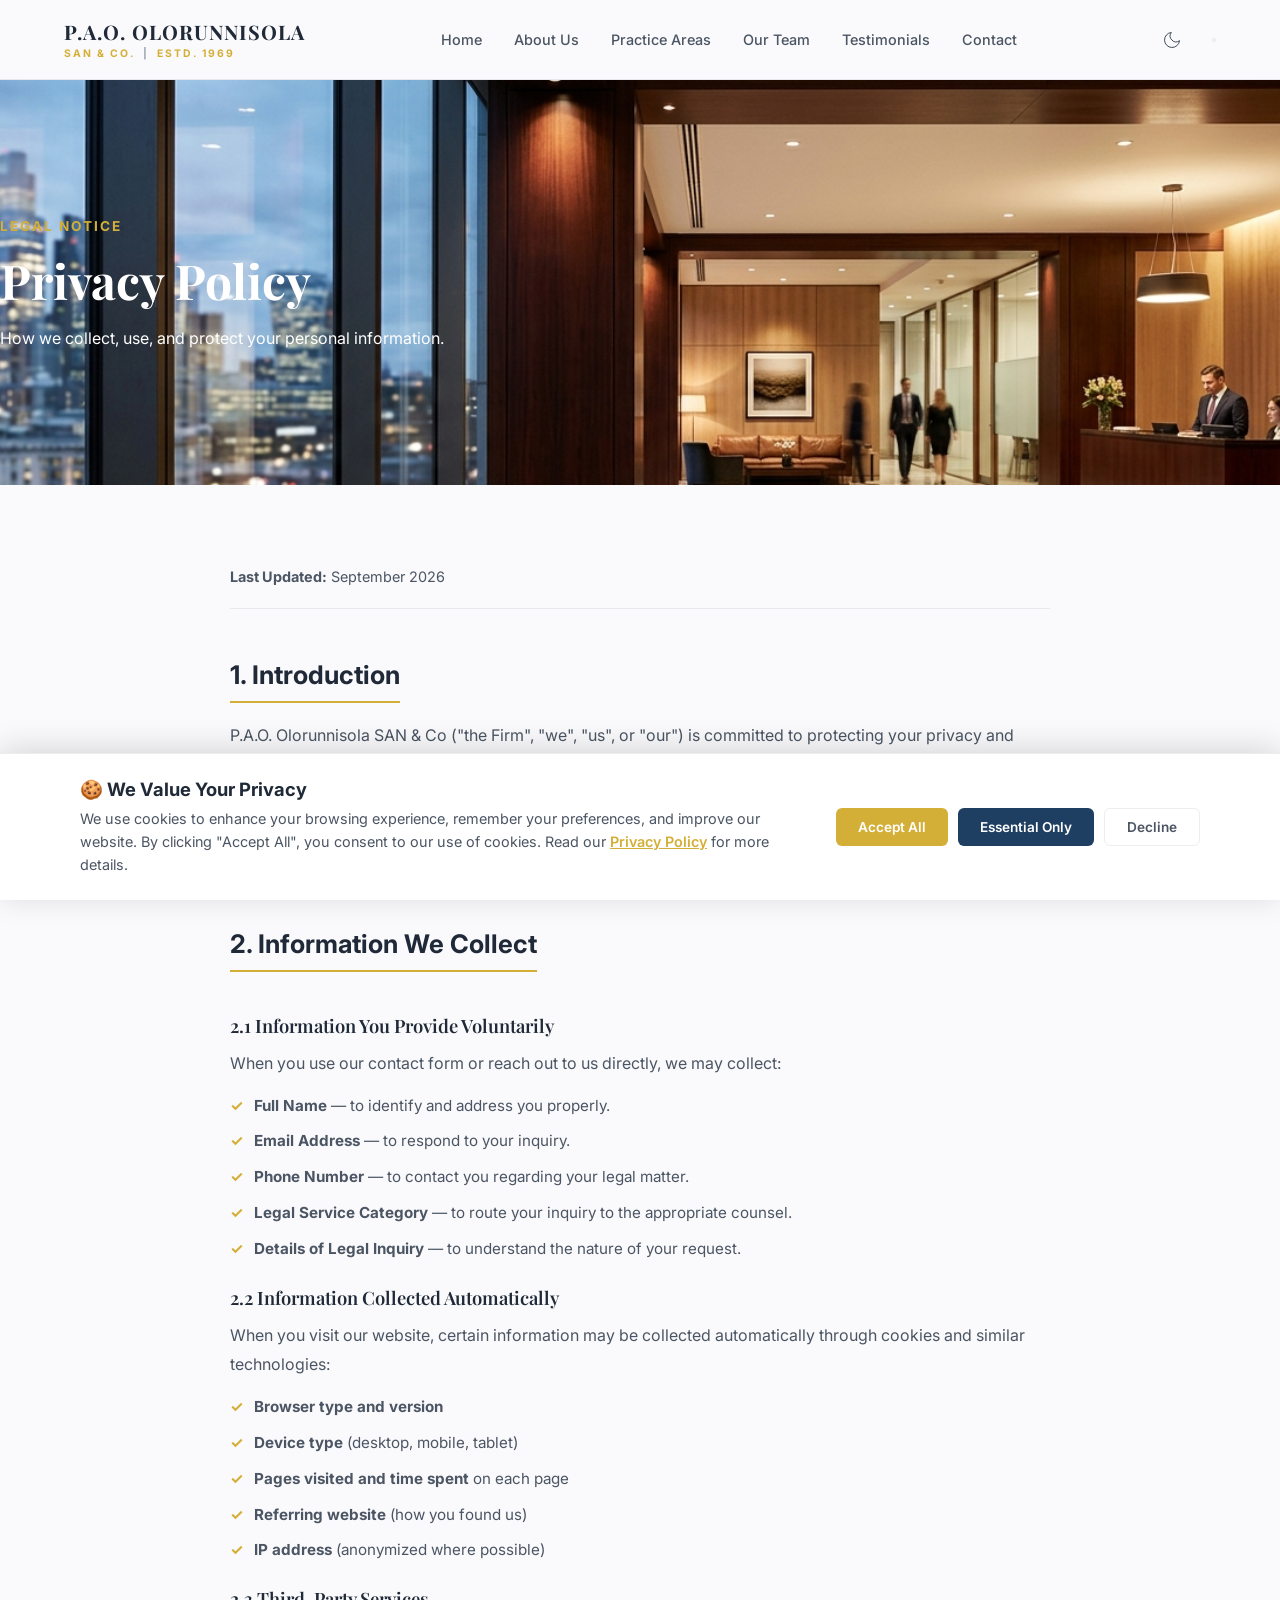
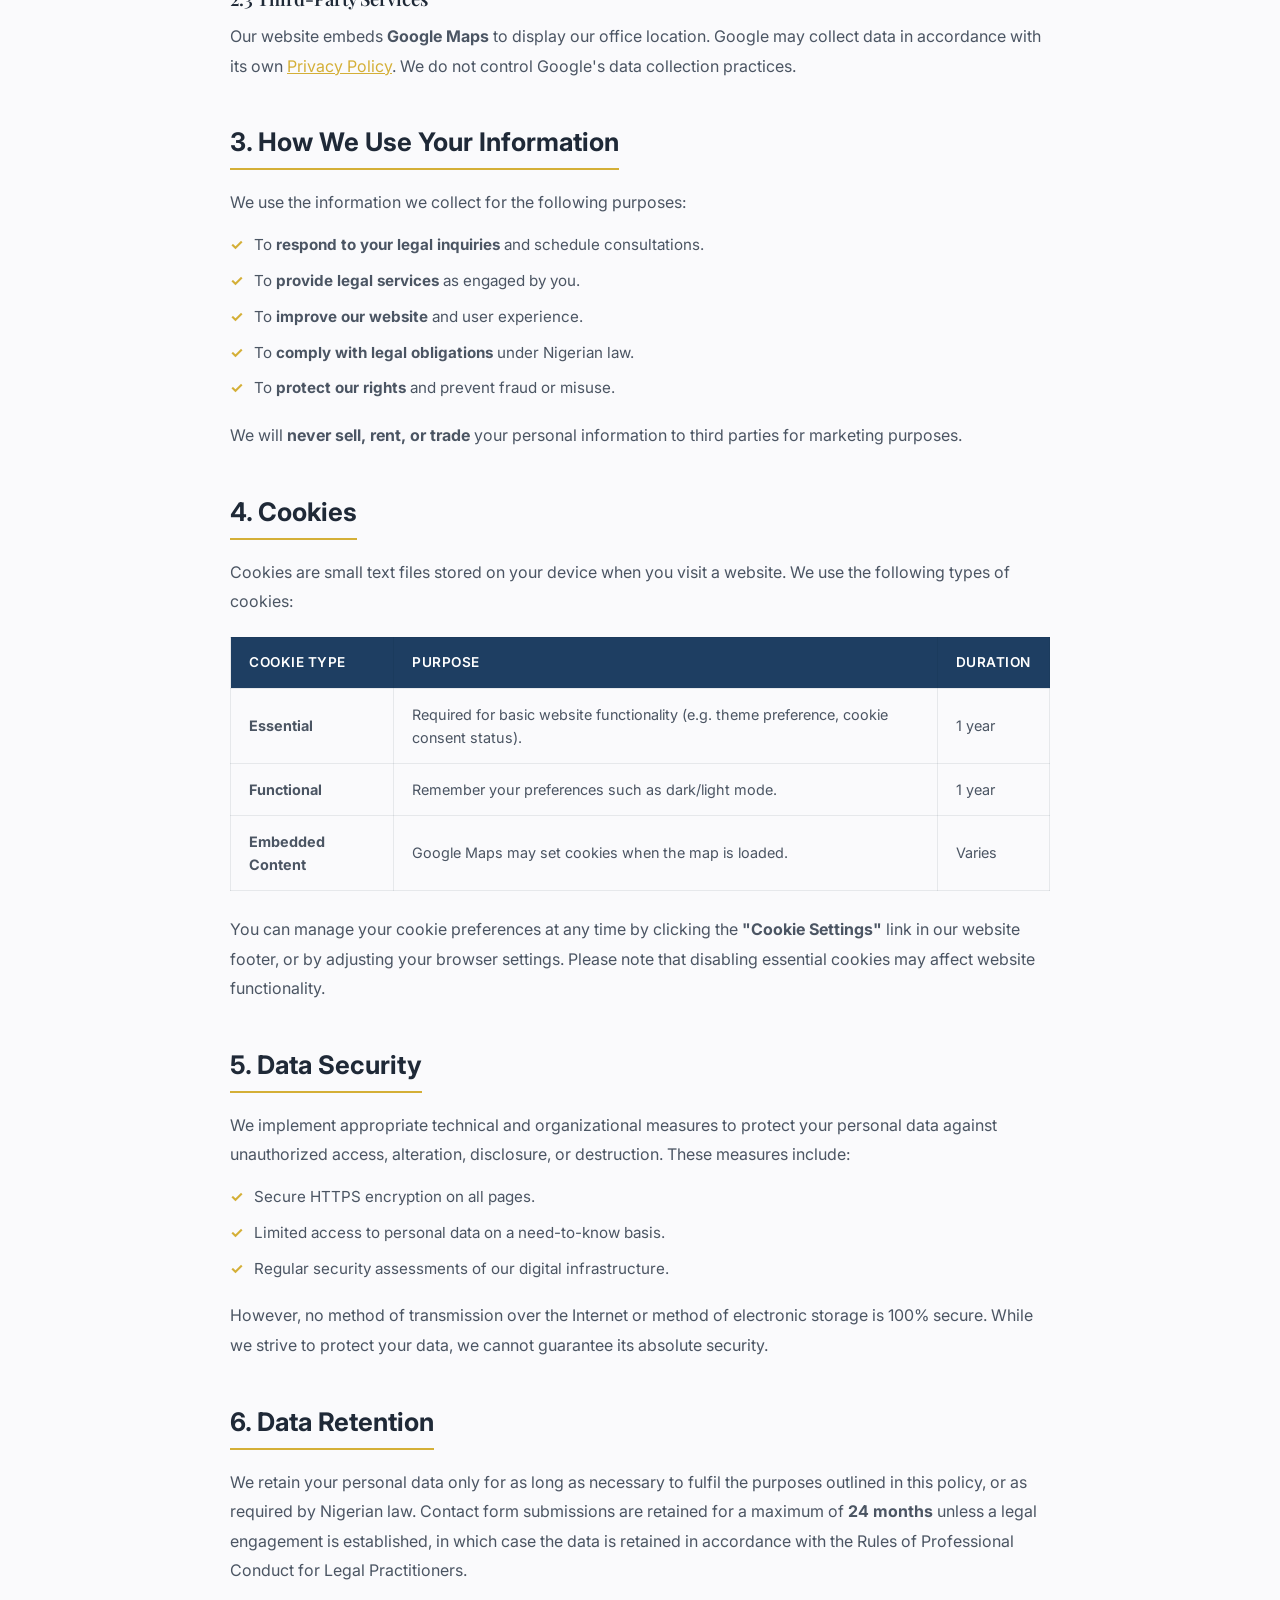
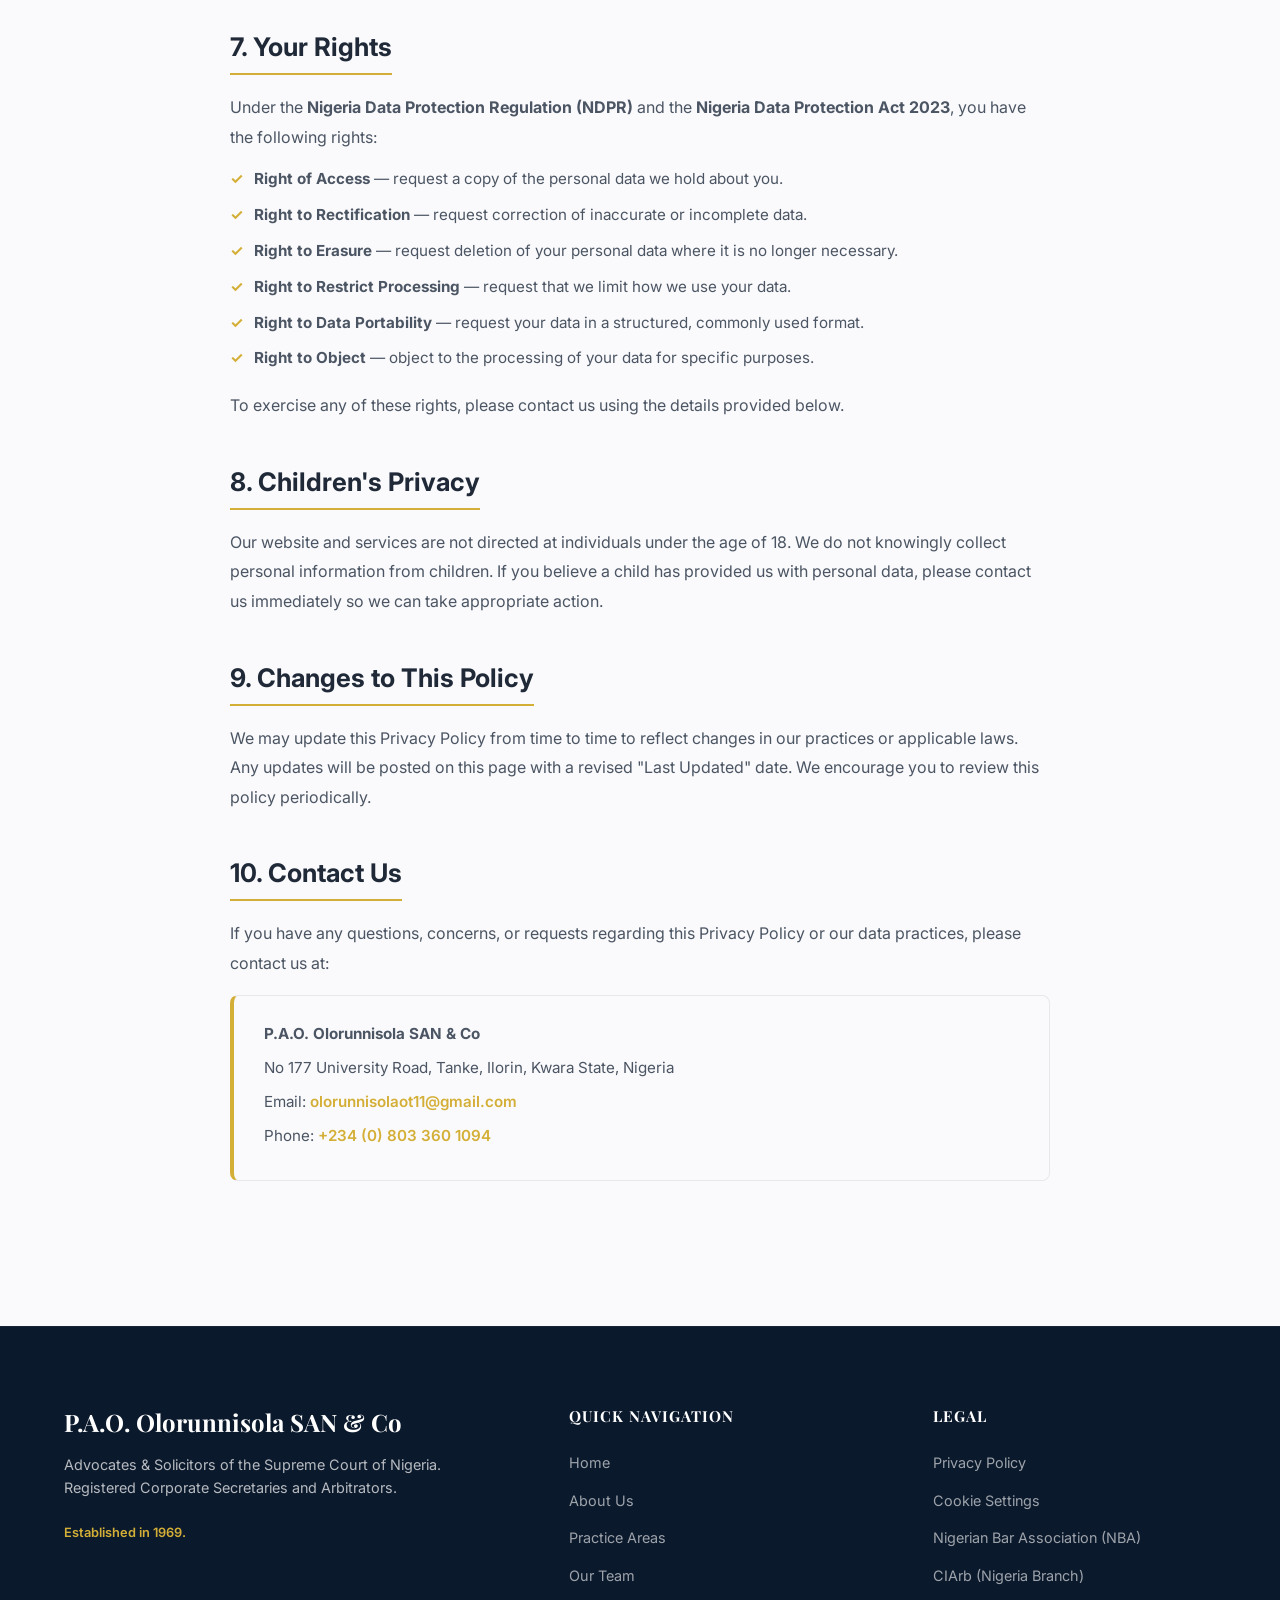
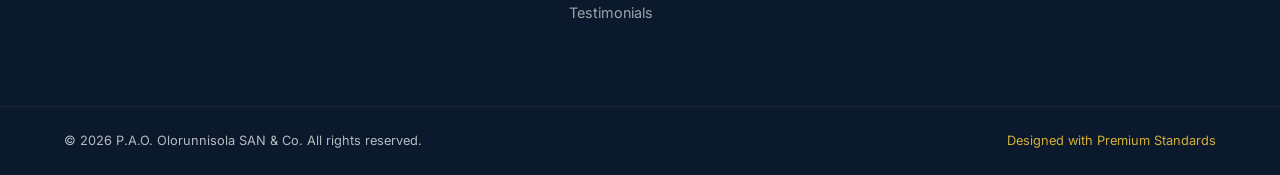
==== privacy.html @ eed4d16f "Add cookie consent banner, privacy policy page, and data collection compliance" ====
<!DOCTYPE html>
<html lang="en">
<head>
    <meta charset="UTF-8">
    <meta name="viewport" content="width=device-width, initial-scale=1.0">
    <title>Privacy Policy | P.A.O. Olorunnisola SAN & Co</title>
    <meta name="description" content="Privacy Policy for P.A.O. Olorunnisola SAN & Co — how we collect, use, and protect your personal information.">
    <!-- Google Fonts -->
    <link rel="preconnect" href="https://fonts.googleapis.com">
    <link rel="preconnect" href="https://fonts.gstatic.com" crossorigin>
    <link href="https://fonts.googleapis.com/css2?family=Inter:wght@300;400;500;600;700&family=Playfair+Display:ital,wght@0,400;0,500;0,600;0,700;1,400&display=swap" rel="stylesheet">
    <!-- Main Stylesheet -->
    <link rel="stylesheet" href="styles.css">
</head>
<body class="light-mode">
    
    <!-- Navigation Header -->
    <header class="site-header">
        <div class="header-container">
            <a href="index.html" class="logo-area" aria-label="P.A.O. Olorunnisola SAN & Co Home">
                <span class="logo-main">P.A.O. OLORUNNISOLA</span>
                <span class="logo-sub">SAN & CO. <span class="divider">|</span> ESTD. 1969</span>
            </a>
            
            <nav class="nav-menu" id="navMenu">
                <a href="index.html#home" class="nav-link">Home</a>
                <a href="index.html#about" class="nav-link">About Us</a>
                <a href="index.html#practice" class="nav-link">Practice Areas</a>
                <a href="team.html" class="nav-link">Our Team</a>
                <a href="index.html#testimonials" class="nav-link">Testimonials</a>
                <a href="index.html#contact" class="nav-link cta-link">Contact</a>
            </nav>

            <div class="header-actions">
                <button class="theme-toggle" id="themeToggle" aria-label="Toggle dark mode">
                    <svg class="sun-icon" fill="none" stroke="currentColor" viewBox="0 0 24 24"><circle cx="12" cy="12" r="5"></circle><path d="M12 1v2M12 21v2M4.22 4.22l1.42 1.42M18.36 18.36l1.42 1.42M1 12h2M21 12h2M4.22 19.78l1.42-1.42M18.36 5.64l1.42-1.42"></path></svg>
                    <svg class="moon-icon" fill="none" stroke="currentColor" viewBox="0 0 24 24"><path d="M21 12.79A9 9 0 1111.21 3 7 7 0 0021 12.79z"></path></svg>
                </button>
                <button class="mobile-menu-btn" id="mobileMenuBtn" aria-label="Open menu">
                    <span></span><span></span><span></span>
                </button>
            </div>
        </div>
    </header>

    <!-- Subpage Hero -->
    <section class="subpage-hero">
        <div class="subpage-hero-content">
            <span class="section-subtitle">LEGAL NOTICE</span>
            <h1>Privacy Policy</h1>
            <p>How we collect, use, and protect your personal information.</p>
        </div>
    </section>

    <!-- Privacy Policy Content -->
    <section class="privacy-content">
        <div class="section-container">
            <div class="policy-document">

                <p class="policy-updated"><strong>Last Updated:</strong> September 2026</p>

                <div class="policy-section">
                    <h2>1. Introduction</h2>
                    <p>P.A.O. Olorunnisola SAN & Co ("the Firm", "we", "us", or "our") is committed to protecting your privacy and personal data. This Privacy Policy explains how we collect, use, store, and protect information obtained through our website <strong>pao-olorunnisola.com</strong> and through our legal services.</p>
                    <p>By accessing or using our website, you consent to the practices described in this policy. If you do not agree with any part of this policy, please discontinue use of our website immediately.</p>
                </div>

                <div class="policy-section">
                    <h2>2. Information We Collect</h2>
                    
                    <h3>2.1 Information You Provide Voluntarily</h3>
                    <p>When you use our contact form or reach out to us directly, we may collect:</p>
                    <ul>
                        <li><strong>Full Name</strong> — to identify and address you properly.</li>
                        <li><strong>Email Address</strong> — to respond to your inquiry.</li>
                        <li><strong>Phone Number</strong> — to contact you regarding your legal matter.</li>
                        <li><strong>Legal Service Category</strong> — to route your inquiry to the appropriate counsel.</li>
                        <li><strong>Details of Legal Inquiry</strong> — to understand the nature of your request.</li>
                    </ul>

                    <h3>2.2 Information Collected Automatically</h3>
                    <p>When you visit our website, certain information may be collected automatically through cookies and similar technologies:</p>
                    <ul>
                        <li><strong>Browser type and version</strong></li>
                        <li><strong>Device type</strong> (desktop, mobile, tablet)</li>
                        <li><strong>Pages visited and time spent</strong> on each page</li>
                        <li><strong>Referring website</strong> (how you found us)</li>
                        <li><strong>IP address</strong> (anonymized where possible)</li>
                    </ul>

                    <h3>2.3 Third-Party Services</h3>
                    <p>Our website embeds <strong>Google Maps</strong> to display our office location. Google may collect data in accordance with its own <a href="https://policies.google.com/privacy" target="_blank" rel="noopener">Privacy Policy</a>. We do not control Google's data collection practices.</p>
                </div>

                <div class="policy-section">
                    <h2>3. How We Use Your Information</h2>
                    <p>We use the information we collect for the following purposes:</p>
                    <ul>
                        <li>To <strong>respond to your legal inquiries</strong> and schedule consultations.</li>
                        <li>To <strong>provide legal services</strong> as engaged by you.</li>
                        <li>To <strong>improve our website</strong> and user experience.</li>
                        <li>To <strong>comply with legal obligations</strong> under Nigerian law.</li>
                        <li>To <strong>protect our rights</strong> and prevent fraud or misuse.</li>
                    </ul>
                    <p>We will <strong>never sell, rent, or trade</strong> your personal information to third parties for marketing purposes.</p>
                </div>

                <div class="policy-section">
                    <h2>4. Cookies</h2>
                    <p>Cookies are small text files stored on your device when you visit a website. We use the following types of cookies:</p>
                    
                    <div class="cookie-table-wrapper">
                        <table class="cookie-table">
                            <thead>
                                <tr>
                                    <th>Cookie Type</th>
                                    <th>Purpose</th>
                                    <th>Duration</th>
                                </tr>
                            </thead>
                            <tbody>
                                <tr>
                                    <td><strong>Essential</strong></td>
                                    <td>Required for basic website functionality (e.g. theme preference, cookie consent status).</td>
                                    <td>1 year</td>
                                </tr>
                                <tr>
                                    <td><strong>Functional</strong></td>
                                    <td>Remember your preferences such as dark/light mode.</td>
                                    <td>1 year</td>
                                </tr>
                                <tr>
                                    <td><strong>Embedded Content</strong></td>
                                    <td>Google Maps may set cookies when the map is loaded.</td>
                                    <td>Varies</td>
                                </tr>
                            </tbody>
                        </table>
                    </div>

                    <p>You can manage your cookie preferences at any time by clicking the <strong>"Cookie Settings"</strong> link in our website footer, or by adjusting your browser settings. Please note that disabling essential cookies may affect website functionality.</p>
                </div>

                <div class="policy-section">
                    <h2>5. Data Security</h2>
                    <p>We implement appropriate technical and organizational measures to protect your personal data against unauthorized access, alteration, disclosure, or destruction. These measures include:</p>
                    <ul>
                        <li>Secure HTTPS encryption on all pages.</li>
                        <li>Limited access to personal data on a need-to-know basis.</li>
                        <li>Regular security assessments of our digital infrastructure.</li>
                    </ul>
                    <p>However, no method of transmission over the Internet or method of electronic storage is 100% secure. While we strive to protect your data, we cannot guarantee its absolute security.</p>
                </div>

                <div class="policy-section">
                    <h2>6. Data Retention</h2>
                    <p>We retain your personal data only for as long as necessary to fulfil the purposes outlined in this policy, or as required by Nigerian law. Contact form submissions are retained for a maximum of <strong>24 months</strong> unless a legal engagement is established, in which case the data is retained in accordance with the Rules of Professional Conduct for Legal Practitioners.</p>
                </div>

                <div class="policy-section">
                    <h2>7. Your Rights</h2>
                    <p>Under the <strong>Nigeria Data Protection Regulation (NDPR)</strong> and the <strong>Nigeria Data Protection Act 2023</strong>, you have the following rights:</p>
                    <ul>
                        <li><strong>Right of Access</strong> — request a copy of the personal data we hold about you.</li>
                        <li><strong>Right to Rectification</strong> — request correction of inaccurate or incomplete data.</li>
                        <li><strong>Right to Erasure</strong> — request deletion of your personal data where it is no longer necessary.</li>
                        <li><strong>Right to Restrict Processing</strong> — request that we limit how we use your data.</li>
                        <li><strong>Right to Data Portability</strong> — request your data in a structured, commonly used format.</li>
                        <li><strong>Right to Object</strong> — object to the processing of your data for specific purposes.</li>
                    </ul>
                    <p>To exercise any of these rights, please contact us using the details provided below.</p>
                </div>

                <div class="policy-section">
                    <h2>8. Children's Privacy</h2>
                    <p>Our website and services are not directed at individuals under the age of 18. We do not knowingly collect personal information from children. If you believe a child has provided us with personal data, please contact us immediately so we can take appropriate action.</p>
                </div>

                <div class="policy-section">
                    <h2>9. Changes to This Policy</h2>
                    <p>We may update this Privacy Policy from time to time to reflect changes in our practices or applicable laws. Any updates will be posted on this page with a revised "Last Updated" date. We encourage you to review this policy periodically.</p>
                </div>

                <div class="policy-section">
                    <h2>10. Contact Us</h2>
                    <p>If you have any questions, concerns, or requests regarding this Privacy Policy or our data practices, please contact us at:</p>
                    <div class="policy-contact-block">
                        <p><strong>P.A.O. Olorunnisola SAN & Co</strong></p>
                        <p>No 177 University Road, Tanke, Ilorin, Kwara State, Nigeria</p>
                        <p>Email: <a href="mailto:olorunnisolaot11@gmail.com">olorunnisolaot11@gmail.com</a></p>
                        <p>Phone: <a href="tel:+2348033601094">+234 (0) 803 360 1094</a></p>
                    </div>
                </div>

            </div>
        </div>
    </section>

    <!-- Footer -->
    <footer class="site-footer">
        <div class="footer-top">
            <div class="section-container footer-grid">
                <div class="footer-brand">
                    <h3>P.A.O. Olorunnisola SAN & Co</h3>
                    <p class="brand-tagline">Advocates & Solicitors of the Supreme Court of Nigeria. Registered Corporate Secretaries and Arbitrators.</p>
                    <p class="brand-est">Established in 1969.</p>
                </div>
                <div class="footer-links">
                    <h4>Quick Navigation</h4>
                    <ul>
                        <li><a href="index.html#home">Home</a></li>
                        <li><a href="index.html#about">About Us</a></li>
                        <li><a href="index.html#practice">Practice Areas</a></li>
                        <li><a href="team.html">Our Team</a></li>
                        <li><a href="index.html#testimonials">Testimonials</a></li>
                    </ul>
                </div>
                <div class="footer-links">
                    <h4>Legal</h4>
                    <ul>
                        <li><a href="privacy.html">Privacy Policy</a></li>
                        <li><a href="#" id="footerCookieSettings">Cookie Settings</a></li>
                        <li><a href="https://www.nigerianbar.org.ng" target="_blank" rel="noopener">Nigerian Bar Association (NBA)</a></li>
                        <li><a href="https://ciarbnigeria.org" target="_blank" rel="noopener">CIArb (Nigeria Branch)</a></li>
                    </ul>
                </div>
            </div>
        </div>
        <div class="footer-bottom">
            <div class="section-container bottom-flex">
                <p>&copy; 2026 P.A.O. Olorunnisola SAN & Co. All rights reserved.</p>
                <p class="designer-credit">Designed with Premium Standards</p>
            </div>
        </div>
    </footer>

    <!-- Cookie Consent Banner -->
    <div class="cookie-banner" id="cookieBanner">
        <div class="cookie-banner-inner">
            <div class="cookie-text">
                <h4>🍪 We Value Your Privacy</h4>
                <p>We use cookies to enhance your browsing experience, remember your preferences, and improve our website. By clicking "Accept All", you consent to our use of cookies. Read our <a href="privacy.html">Privacy Policy</a> for more details.</p>
            </div>
            <div class="cookie-actions">
                <button class="btn cookie-btn cookie-btn-accept" id="cookieAccept">Accept All</button>
                <button class="btn cookie-btn cookie-btn-essential" id="cookieEssential">Essential Only</button>
                <button class="btn cookie-btn cookie-btn-decline" id="cookieDecline">Decline</button>
            </div>
        </div>
    </div>

    <!-- Scripts -->
    <script src="app.js"></script>
</body>
</html>
---- styles.css ----
/* ==========================================
   DESIGN TOKENS & SYSTEM VARIABLES
   ========================================== */
:root {
    /* Color Palette */
    --primary-navy: #0B192C;
    --primary-blue: #1E3E62;
    --accent-gold: #D4AF37;
    --accent-gold-dark: #B89047;
    --accent-gold-light: #F3E5AB;
    
    /* Semantic Colors - Light Mode Default */
    --bg-main: #FAFAFC;
    --bg-card: #FFFFFF;
    --bg-header: rgba(250, 250, 252, 0.85);
    --text-primary: #1F2937;
    --text-secondary: #4B5563;
    --text-muted: #9CA3AF;
    --border-color: rgba(11, 25, 44, 0.08);
    --shadow-sm: 0 2px 4px rgba(11, 25, 44, 0.02);
    --shadow-md: 0 10px 30px rgba(11, 25, 44, 0.06);
    --shadow-lg: 0 20px 40px rgba(11, 25, 44, 0.12);
    
    /* Layout & Spacing */
    --site-width: 1200px;
    --header-height: 80px;
    --border-radius-sm: 4px;
    --border-radius-md: 8px;
    --border-radius-lg: 16px;
    
    /* Transitions */
    --transition-fast: 0.2s cubic-bezier(0.4, 0, 0.2, 1);
    --transition-smooth: 0.4s cubic-bezier(0.4, 0, 0.2, 1);
}

/* Dark Mode Overrides */
body.dark-mode {
    --bg-main: #0B0F19;
    --bg-card: #151C2C;
    --bg-header: rgba(11, 15, 25, 0.85);
    --text-primary: #F3F4F6;
    --text-secondary: #9CA3AF;
    --text-muted: #6B7280;
    --border-color: rgba(255, 255, 255, 0.08);
    --shadow-md: 0 10px 30px rgba(0, 0, 0, 0.3);
    --shadow-lg: 0 20px 40px rgba(0, 0, 0, 0.4);
}

/* ==========================================
   BASE STYLES & RESET
   ========================================== */
* {
    box-sizing: border-box;
    margin: 0;
    padding: 0;
}

html {
    scroll-behavior: smooth;
    font-size: 16px;
}

body {
    font-family: 'Inter', sans-serif;
    background-color: var(--bg-main);
    color: var(--text-primary);
    line-height: 1.6;
    overflow-x: hidden;
    transition: background-color var(--transition-smooth), color var(--transition-smooth);
}

h1, h2, h3, h4, h5, h6 {
    font-family: 'Playfair Display', serif;
    font-weight: 700;
    color: var(--text-primary);
    line-height: 1.25;
}

a {
    color: inherit;
    text-decoration: none;
    transition: color var(--transition-fast);
}

button, input, select, textarea {
    font-family: inherit;
    font-size: inherit;
}

/* Scrollbar Customization */
::-webkit-scrollbar {
    width: 10px;
}
::-webkit-scrollbar-track {
    background: var(--bg-main);
}
::-webkit-scrollbar-thumb {
    background: var(--primary-blue);
    border: 2px solid var(--bg-main);
    border-radius: var(--border-radius-md);
}
::-webkit-scrollbar-thumb:hover {
    background: var(--accent-gold);
}

/* ==========================================
   REUSABLE UTILITIES & COMPONENTS
   ========================================== */
.section-container {
    width: 100%;
    max-width: var(--site-width);
    margin: 0 auto;
    padding: 0 24px;
}

.text-center { text-align: center; }
.gold-text { color: var(--accent-gold); }

.section-subtitle {
    display: inline-block;
    font-size: 0.85rem;
    font-weight: 700;
    letter-spacing: 2px;
    color: var(--accent-gold);
    margin-bottom: 12px;
    text-transform: uppercase;
}

.section-header h2 {
    font-size: 2.5rem;
    margin-bottom: 16px;
}

.section-description {
    max-width: 600px;
    margin: 0 auto 60px auto;
    color: var(--text-secondary);
}

/* Buttons */
.btn {
    display: inline-flex;
    align-items: center;
    justify-content: center;
    padding: 14px 28px;
    font-size: 0.95rem;
    font-weight: 600;
    border-radius: var(--border-radius-sm);
    cursor: pointer;
    transition: all var(--transition-fast);
}

.btn-primary {
    background-color: var(--accent-gold);
    color: #121824;
    border: 1px solid var(--accent-gold);
}
.btn-primary:hover {
    background-color: var(--accent-gold-dark);
    border-color: var(--accent-gold-dark);
    transform: translateY(-2px);
    box-shadow: 0 5px 15px rgba(212, 175, 55, 0.3);
}

.btn-outline {
    background-color: transparent;
    color: var(--neutral-white);
    border: 1px solid rgba(255, 255, 255, 0.4);
}
.btn-outline:hover {
    background-color: rgba(255, 255, 255, 0.1);
    border-color: var(--neutral-white);
    transform: translateY(-2px);
}

.btn-block {
    width: 100%;
}

/* ==========================================
   NAVIGATION HEADER
   ========================================== */
.site-header {
    position: fixed;
    top: 0;
    left: 0;
    width: 100%;
    height: var(--header-height);
    background-color: var(--bg-header);
    backdrop-filter: blur(10px);
    -webkit-backdrop-filter: blur(10px);
    border-bottom: 1px solid var(--border-color);
    z-index: 1000;
    transition: background-color var(--transition-smooth), border-color var(--transition-smooth), transform var(--transition-smooth);
}

.site-header.scrolled {
    box-shadow: var(--shadow-md);
}

.header-container {
    max-width: var(--site-width);
    height: 100%;
    margin: 0 auto;
    padding: 0 24px;
    display: flex;
    align-items: center;
    justify-content: space-between;
}

.logo-area {
    display: flex;
    flex-direction: column;
}

.logo-main {
    font-family: 'Playfair Display', serif;
    font-weight: 700;
    font-size: 1.25rem;
    letter-spacing: 1px;
    color: var(--text-primary);
}

.logo-sub {
    font-size: 0.65rem;
    font-weight: 700;
    letter-spacing: 2px;
    color: var(--accent-gold);
    margin-top: -2px;
}

.logo-sub .divider {
    color: var(--text-muted);
    margin: 0 4px;
}

/* Nav Menu */
.nav-menu {
    display: flex;
    gap: 32px;
}

.nav-link {
    font-size: 0.9rem;
    font-weight: 500;
    color: var(--text-secondary);
    position: relative;
    padding: 8px 0;
}

.nav-link::after {
    content: '';
    position: absolute;
    bottom: 0;
    left: 0;
    width: 0;
    height: 2px;
    background-color: var(--accent-gold);
    transition: width var(--transition-fast);
}

.nav-link:hover, .nav-link.active {
    color: var(--text-primary);
}

.nav-link:hover::after, .nav-link.active::after {
    width: 100%;
}

/* Actions */
.header-actions {
    display: flex;
    align-items: center;
    gap: 20px;
}

.theme-toggle {
    background: none;
    border: none;
    cursor: pointer;
    color: var(--text-primary);
    width: 40px;
    height: 40px;
    border-radius: 50%;
    display: flex;
    align-items: center;
    justify-content: center;
    transition: background-color var(--transition-fast);
}

.theme-toggle:hover {
    background-color: var(--border-color);
}

.theme-toggle svg {
    width: 20px;
    height: 20px;
}

/* Toggle displays */
body.dark-mode .theme-toggle .sun-icon { display: block; }
body.dark-mode .theme-toggle .moon-icon { display: none; }
body.light-mode .theme-toggle .sun-icon { display: none; }
body.light-mode .theme-toggle .moon-icon { display: block; }

.btn-consultation {
    padding: 10px 20px;
    font-size: 0.85rem;
    font-weight: 600;
    color: var(--accent-gold);
    border: 1px solid var(--accent-gold);
    border-radius: var(--border-radius-sm);
}

.btn-consultation:hover {
    background-color: var(--accent-gold);
    color: #121824;
}

.mobile-nav-toggle {
    display: none;
    flex-direction: column;
    gap: 6px;
    background: none;
    border: none;
    cursor: pointer;
    padding: 4px;
}

.mobile-nav-toggle .bar {
    width: 24px;
    height: 2px;
    background-color: var(--text-primary);
    transition: all var(--transition-fast);
}

/* ==========================================
   HERO SECTION
   ========================================== */
.hero-section {
    position: relative;
    height: 100vh;
    min-height: 650px;
    background-image: url('images/hero_background.jpg');
    background-size: cover;
    background-position: center;
    background-attachment: fixed;
    display: flex;
    flex-direction: column;
    justify-content: center;
    z-index: 1;
}

.hero-bg-overlay {
    position: absolute;
    top: 0;
    left: 0;
    width: 100%;
    height: 100%;
    background: linear-gradient(
        135deg,
        rgba(11, 25, 44, 0.92) 0%,
        rgba(30, 62, 98, 0.85) 100%
    );
    z-index: -1;
}

.hero-container {
    max-width: var(--site-width);
    margin: 0 auto;
    padding: 0 24px;
    width: 100%;
}

.hero-content {
    max-width: 720px;
    color: #FFFFFF;
}

.hero-content h1 {
    font-size: 3.5rem;
    color: #FFFFFF;
    margin-bottom: 24px;
    line-height: 1.15;
}

.hero-content .badge {
    display: inline-block;
    padding: 6px 12px;
    font-size: 0.75rem;
    font-weight: 700;
    letter-spacing: 2px;
    color: var(--accent-gold);
    background-color: rgba(212, 175, 55, 0.15);
    border: 1px solid rgba(212, 175, 55, 0.3);
    border-radius: var(--border-radius-sm);
    margin-bottom: 24px;
}

.hero-lead {
    font-size: 1.15rem;
    font-weight: 300;
    line-height: 1.7;
    color: rgba(255, 255, 255, 0.8);
    margin-bottom: 40px;
}

.hero-actions {
    display: flex;
    gap: 16px;
}

/* Stats Bar */
.stats-bar {
    position: absolute;
    bottom: 0;
    left: 0;
    width: 100%;
    background-color: rgba(11, 25, 44, 0.95);
    border-top: 1px solid rgba(255, 255, 255, 0.08);
    padding: 24px 0;
    z-index: 2;
}

.stats-container {
    max-width: var(--site-width);
    margin: 0 auto;
    padding: 0 24px;
    display: flex;
    justify-content: space-between;
    align-items: center;
}

.stat-item {
    text-align: center;
    flex: 1;
}

.stat-number {
    font-family: 'Playfair Display', serif;
    font-size: 2.25rem;
    font-weight: 700;
    color: var(--accent-gold);
    margin-bottom: 4px;
}

.stat-label {
    font-size: 0.75rem;
    letter-spacing: 1px;
    text-transform: uppercase;
    color: rgba(255, 255, 255, 0.6);
}

.stat-divider {
    width: 1px;
    height: 40px;
    background-color: rgba(255, 255, 255, 0.15);
}

/* ==========================================
   ABOUT US SECTION
   ========================================== */
.about-section {
    padding: 120px 0;
}

.about-grid {
    display: grid;
    grid-template-columns: 1.2fr 0.8fr;
    gap: 80px;
    align-items: center;
}

.about-text h2 {
    font-size: 2.5rem;
    margin-bottom: 24px;
}

.paragraph-lead {
    font-size: 1.15rem;
    color: var(--text-secondary);
    margin-bottom: 24px;
}

.about-text p {
    color: var(--text-secondary);
    margin-bottom: 20px;
}

.value-pillars {
    margin-top: 40px;
    display: grid;
    gap: 24px;
}

.pillar {
    display: flex;
    gap: 20px;
}

.pillar-icon {
    width: 48px;
    height: 48px;
    border-radius: var(--border-radius-sm);
    background-color: rgba(30, 62, 98, 0.05);
    color: var(--primary-blue);
    display: flex;
    align-items: center;
    justify-content: center;
    flex-shrink: 0;
    transition: all var(--transition-fast);
}

body.dark-mode .pillar-icon {
    background-color: rgba(212, 175, 55, 0.05);
    color: var(--accent-gold);
}

.pillar:hover .pillar-icon {
    transform: scale(1.1);
    background-color: var(--primary-blue);
    color: #FFFFFF;
}

body.dark-mode .pillar:hover .pillar-icon {
    background-color: var(--accent-gold);
    color: #121824;
}

.pillar h4 {
    font-size: 1.1rem;
    margin-bottom: 6px;
}

.pillar p {
    font-size: 0.9rem;
    margin-bottom: 0;
}

/* About Card Frame */
.about-card-container {
    position: relative;
}

.about-image-card {
    position: relative;
    background: linear-gradient(135deg, var(--primary-navy) 0%, var(--primary-blue) 100%);
    border: 1px solid rgba(255, 255, 255, 0.05);
    border-radius: var(--border-radius-lg);
    padding: 60px 40px;
    color: #FFFFFF;
    overflow: hidden;
    box-shadow: var(--shadow-lg);
}

.card-glow {
    position: absolute;
    top: -50%;
    left: -50%;
    width: 200%;
    height: 200%;
    background: radial-gradient(circle, rgba(212, 175, 55, 0.15) 0%, transparent 60%);
    pointer-events: none;
}

.philosophical-quote {
    font-family: 'Playfair Display', serif;
    font-size: 1.5rem;
    font-style: italic;
    line-height: 1.45;
    margin: 30px 0;
    position: relative;
}

.philosophical-quote::before {
    content: '“';
    font-size: 4rem;
    position: absolute;
    top: -30px;
    left: -20px;
    color: rgba(212, 175, 55, 0.2);
    font-family: Georgia, serif;
}

.accreditations {
    display: flex;
    flex-wrap: wrap;
    gap: 12px;
    margin-top: 40px;
}

.badge-accred {
    padding: 8px 16px;
    font-size: 0.75rem;
    font-weight: 600;
    letter-spacing: 0.5px;
    background-color: rgba(255, 255, 255, 0.08);
    border: 1px solid rgba(255, 255, 255, 0.15);
    border-radius: 30px;
    color: var(--accent-gold);
}

/* ==========================================
   PRACTICE AREAS
   ========================================== */
.practice-section {
    padding: 120px 0;
    background-color: var(--bg-card);
    transition: background-color var(--transition-smooth);
}

.practice-grid {
    display: grid;
    grid-template-columns: repeat(auto-fill, minmax(320px, 1fr));
    gap: 30px;
}

.practice-card {
    background-color: var(--bg-main);
    border: 1px solid var(--border-color);
    border-radius: var(--border-radius-md);
    padding: 40px 30px;
    cursor: pointer;
    transition: all var(--transition-smooth);
    position: relative;
    overflow: hidden;
}

.practice-card::before {
    content: '';
    position: absolute;
    top: 0;
    left: 0;
    width: 100%;
    height: 4px;
    background-color: var(--accent-gold);
    transform: scaleX(0);
    transform-origin: left;
    transition: transform var(--transition-fast);
}

.practice-card:hover {
    transform: translateY(-8px);
    box-shadow: var(--shadow-lg);
    border-color: rgba(212, 175, 55, 0.3);
}

.practice-card:hover::before {
    transform: scaleX(1);
}

.card-icon {
    width: 54px;
    height: 54px;
    border-radius: var(--border-radius-sm);
    background-color: rgba(30, 62, 98, 0.05);
    color: var(--primary-blue);
    display: flex;
    align-items: center;
    justify-content: center;
    margin-bottom: 28px;
    transition: all var(--transition-fast);
}

body.dark-mode .card-icon {
    background-color: rgba(212, 175, 55, 0.05);
    color: var(--accent-gold);
}

.practice-card:hover .card-icon {
    background-color: var(--primary-blue);
    color: #FFFFFF;
}

body.dark-mode .practice-card:hover .card-icon {
    background-color: var(--accent-gold);
    color: #121824;
}

.card-icon svg {
    width: 28px;
    height: 28px;
}

.practice-card h3 {
    font-size: 1.3rem;
    margin-bottom: 12px;
}

.practice-card p {
    font-size: 0.92rem;
    color: var(--text-secondary);
    margin-bottom: 24px;
}

.card-link {
    font-size: 0.85rem;
    font-weight: 700;
    color: var(--accent-gold-dark);
    display: inline-flex;
    align-items: center;
}

.practice-card:hover .card-link {
    color: var(--accent-gold);
}

/* ==========================================
   MODAL DIALOG DETAILS
   ========================================== */
.modal-backdrop {
    position: fixed;
    top: 0;
    left: 0;
    width: 100%;
    height: 100%;
    background-color: rgba(11, 15, 25, 0.6);
    backdrop-filter: blur(10px);
    -webkit-backdrop-filter: blur(10px);
    z-index: 2000;
    opacity: 0;
    pointer-events: none;
    transition: opacity var(--transition-smooth);
    display: flex;
    align-items: center;
    justify-content: center;
    padding: 24px;
}

.modal-backdrop.open {
    opacity: 1;
    pointer-events: all;
}

.modal-container {
    background-color: var(--bg-card);
    border: 1px solid var(--border-color);
    border-radius: var(--border-radius-lg);
    width: 100%;
    max-width: 680px;
    max-height: 85vh;
    overflow-y: auto;
    position: relative;
    box-shadow: var(--shadow-lg);
    transform: translateY(30px);
    transition: transform var(--transition-smooth);
}

.modal-backdrop.open .modal-container {
    transform: translateY(0);
}

.modal-close {
    position: absolute;
    top: 20px;
    right: 24px;
    background: none;
    border: none;
    font-size: 2rem;
    color: var(--text-secondary);
    cursor: pointer;
    transition: color var(--transition-fast);
    z-index: 10;
}

.modal-close:hover {
    color: var(--text-primary);
}

.modal-body {
    padding: 48px;
}

.modal-body h2 {
    font-size: 2.2rem;
    margin-bottom: 8px;
}

.modal-body .area-tag {
    display: inline-block;
    font-size: 0.75rem;
    font-weight: 700;
    letter-spacing: 1.5px;
    color: var(--accent-gold);
    text-transform: uppercase;
    margin-bottom: 24px;
}

.modal-body p {
    font-size: 1.05rem;
    line-height: 1.7;
    color: var(--text-secondary);
    margin-bottom: 24px;
}

.modal-highlights {
    margin-top: 32px;
    padding-top: 32px;
    border-top: 1px solid var(--border-color);
}

.modal-highlights h4 {
    font-size: 1.1rem;
    margin-bottom: 16px;
}

.modal-highlights ul {
    list-style: none;
    display: grid;
    gap: 12px;
}

.modal-highlights li {
    display: flex;
    align-items: flex-start;
    gap: 12px;
    font-size: 0.95rem;
    color: var(--text-secondary);
}

.modal-highlights li::before {
    content: '✓';
    color: var(--accent-gold);
    font-weight: 700;
}

/* ==========================================
   LEADERSHIP / TEAM SECTION
   ========================================== */
.team-section {
    padding: 120px 0;
}

.team-grid {
    display: grid;
    grid-template-columns: 1fr 1fr;
    gap: 40px;
}

.team-card {
    background-color: var(--bg-card);
    border: 1px solid var(--border-color);
    border-radius: var(--border-radius-lg);
    overflow: hidden;
    box-shadow: var(--shadow-md);
    display: flex;
    flex-direction: column;
    transition: transform var(--transition-smooth), box-shadow var(--transition-smooth);
}

.team-card:hover {
    transform: translateY(-5px);
    box-shadow: var(--shadow-lg);
}

.team-image-wrapper {
    position: relative;
    height: 480px;
    overflow: hidden;
    background-color: var(--primary-navy);
}

.team-img {
    width: 100%;
    height: 100%;
    object-fit: cover;
    object-position: center 20%;
    transition: transform var(--transition-smooth);
}

.team-card:hover .team-img {
    transform: scale(1.05);
}

.team-socials {
    position: absolute;
    bottom: 20px;
    left: 20px;
    display: flex;
    gap: 8px;
}

.social-badge {
    padding: 6px 12px;
    font-size: 0.7rem;
    font-weight: 700;
    background-color: rgba(11, 25, 44, 0.8);
    backdrop-filter: blur(4px);
    color: var(--accent-gold);
    border: 1px solid rgba(212, 175, 55, 0.3);
    border-radius: 30px;
}

.team-info {
    padding: 40px;
}

.team-info h3 {
    font-size: 1.8rem;
    margin-bottom: 4px;
}

.team-role {
    display: inline-block;
    font-size: 0.85rem;
    font-weight: 700;
    letter-spacing: 1px;
    color: var(--accent-gold-dark);
    text-transform: uppercase;
    margin-bottom: 20px;
}

.team-bio {
    color: var(--text-secondary);
    margin-bottom: 30px;
    font-size: 0.95rem;
}

.team-meta {
    padding-top: 30px;
    border-top: 1px solid var(--border-color);
}

.team-meta h4 {
    font-size: 1rem;
    margin-bottom: 16px;
    text-transform: uppercase;
    letter-spacing: 0.5px;
    color: var(--text-primary);
}

.meta-list {
    list-style: none;
    display: grid;
    gap: 12px;
}

.meta-list li {
    font-size: 0.88rem;
    color: var(--text-secondary);
    position: relative;
    padding-left: 16px;
}

.meta-list li::before {
    content: '';
    position: absolute;
    left: 0;
    top: 8px;
    width: 6px;
    height: 6px;
    border-radius: 50%;
    background-color: var(--accent-gold);
}

/* ==========================================
   TESTIMONIALS SECTION
   ========================================== */
.testimonials-section {
    padding: 120px 0;
    background-color: var(--bg-card);
    transition: background-color var(--transition-smooth);
}

.slider-wrapper {
    position: relative;
    max-width: 800px;
    margin: 0 auto;
    overflow: hidden;
}

.testimonials-slider {
    display: flex;
    transition: transform var(--transition-smooth);
}

.testimonial-slide {
    min-width: 100%;
    padding: 20px;
    text-align: center;
    outline: none;
}

.quote-icon {
    font-family: Georgia, serif;
    font-size: 6rem;
    line-height: 1;
    color: rgba(212, 175, 55, 0.15);
    margin-bottom: -30px;
}

.testimonial-text {
    font-family: 'Playfair Display', serif;
    font-size: 1.45rem;
    font-style: italic;
    line-height: 1.6;
    color: var(--text-primary);
    margin-bottom: 30px;
}

.client-info {
    display: flex;
    flex-direction: column;
    align-items: center;
}

.client-name {
    font-family: 'Inter', sans-serif;
    font-size: 1.05rem;
    font-weight: 700;
    color: var(--text-primary);
    margin-bottom: 4px;
}

.client-detail {
    font-size: 0.8rem;
    letter-spacing: 0.5px;
    color: var(--text-secondary);
    text-transform: uppercase;
}

/* Controls */
.slider-controls {
    display: flex;
    align-items: center;
    justify-content: center;
    gap: 30px;
    margin-top: 40px;
}

.slider-arrow {
    background-color: var(--bg-main);
    border: 1px solid var(--border-color);
    width: 48px;
    height: 48px;
    border-radius: 50%;
    display: flex;
    align-items: center;
    justify-content: center;
    cursor: pointer;
    color: var(--text-primary);
    transition: all var(--transition-fast);
}

.slider-arrow:hover {
    background-color: var(--accent-gold);
    border-color: var(--accent-gold);
    color: #121824;
}

.slider-arrow svg {
    width: 20px;
    height: 20px;
}

.slider-dots {
    display: flex;
    gap: 8px;
}

.dot {
    width: 8px;
    height: 8px;
    border-radius: 50%;
    background-color: var(--border-color);
    cursor: pointer;
    transition: all var(--transition-fast);
}

.dot.active {
    width: 24px;
    border-radius: 4px;
    background-color: var(--accent-gold);
}

/* ==========================================
   CONTACT SECTION
   ========================================== */
.contact-section {
    padding: 120px 0;
}

.contact-grid {
    display: grid;
    grid-template-columns: 1fr 1.1fr;
    gap: 80px;
    align-items: flex-start;
}

.contact-info-block h2 {
    font-size: 2.5rem;
    margin-bottom: 20px;
}

.contact-info-block p {
    color: var(--text-secondary);
    margin-bottom: 40px;
}

.contact-details-list {
    display: grid;
    gap: 30px;
    margin-bottom: 48px;
}

.detail-item {
    display: flex;
    gap: 20px;
}

.detail-icon {
    width: 48px;
    height: 48px;
    border-radius: var(--border-radius-sm);
    background-color: rgba(30, 62, 98, 0.05);
    color: var(--primary-blue);
    display: flex;
    align-items: center;
    justify-content: center;
    flex-shrink: 0;
}

body.dark-mode .detail-icon {
    background-color: rgba(212, 175, 55, 0.05);
    color: var(--accent-gold);
}

.detail-icon svg {
    width: 22px;
    height: 22px;
}

.detail-item h4 {
    font-size: 1.05rem;
    margin-bottom: 4px;
}

.detail-item p {
    font-size: 0.95rem;
    margin-bottom: 0;
    color: var(--text-secondary);
}

.contact-link-hover {
    transition: color var(--transition-fast);
}

.contact-link-hover:hover {
    color: var(--accent-gold);
}


/* Google Maps Embed Container */
.map-container {
    width: 100%;
    height: 240px;
    border-radius: var(--border-radius-lg);
    border: 1px solid var(--border-color);
    overflow: hidden;
    box-shadow: var(--shadow-sm);
    background-color: var(--bg-card);
    transition: border-color var(--transition-smooth), box-shadow var(--transition-smooth);
}

.map-container iframe {
    width: 100%;
    height: 100%;
    border: 0;
    display: block;
}

body.dark-mode .map-container iframe {
    filter: grayscale(1) invert(0.9) contrast(1.2); /* Premium dark styling for Google Maps */
}


/* Contact Form card */
.contact-form-block {
    background-color: var(--bg-card);
    border: 1px solid var(--border-color);
    border-radius: var(--border-radius-lg);
    padding: 50px;
    box-shadow: var(--shadow-md);
    transition: background-color var(--transition-smooth);
}

.contact-form-block h3 {
    font-size: 1.8rem;
    margin-bottom: 8px;
}

.contact-form-block p {
    font-size: 0.92rem;
    color: var(--text-secondary);
    margin-bottom: 36px;
}

/* Floating Label Form */
.premium-form {
    display: grid;
    gap: 24px;
}

.form-row {
    display: grid;
    grid-template-columns: 1fr 1fr;
    gap: 20px;
}

.form-group {
    position: relative;
    width: 100%;
}

.form-group input, .form-group textarea, .form-group select {
    width: 100%;
    padding: 16px;
    border: 1px solid var(--border-color);
    border-radius: var(--border-radius-sm);
    background-color: var(--bg-main);
    color: var(--text-primary);
    outline: none;
    transition: all var(--transition-fast);
}

.form-group select {
    appearance: none;
    -webkit-appearance: none;
    background-image: url("data:image/svg+xml;utf8,<svg fill='none' stroke='%236B7280' stroke-width='2' viewBox='0 0 24 24' xmlns='http://www.w3.org/2000/svg'><path stroke-linecap='round' stroke-linejoin='round' d='M19 9l-7 7-7-7'></path></svg>");
    background-repeat: no-repeat;
    background-position: right 16px center;
    background-size: 16px;
    padding-right: 48px;
}

.form-group input:focus, .form-group textarea:focus, .form-group select:focus {
    border-color: var(--accent-gold);
    background-color: var(--bg-card);
    box-shadow: 0 0 0 3px rgba(212, 175, 55, 0.15);
}

.form-group label {
    position: absolute;
    left: 16px;
    top: 50%;
    transform: translateY(-50%);
    font-size: 0.9rem;
    color: var(--text-secondary);
    pointer-events: none;
    transition: all var(--transition-fast);
}

.form-group textarea ~ label {
    top: 24px;
}

/* Floating behavior */
.form-group input:focus ~ label,
.form-group input:not(:placeholder-shown) ~ label,
.form-group textarea:focus ~ label,
.form-group textarea:not(:placeholder-shown) ~ label {
    top: 0;
    left: 12px;
    transform: translateY(-50%) scale(0.85);
    background-color: var(--bg-card);
    padding: 0 8px;
    color: var(--accent-gold-dark);
}

.submit-arrow {
    width: 18px;
    height: 18px;
    margin-left: 8px;
    transition: transform var(--transition-fast);
}

.btn:hover .submit-arrow {
    transform: translateX(4px);
}

.feedback-msg {
    margin-top: 20px;
    font-size: 0.9rem;
    text-align: center;
    display: none;
}
.feedback-msg.success {
    color: #10B981;
    display: block;
}
.feedback-msg.error {
    color: #EF4444;
    display: block;
}

/* ==========================================
   FOOTER
   ========================================== */
.site-footer {
    background-color: var(--primary-navy);
    color: rgba(255, 255, 255, 0.7);
    border-top: 1px solid rgba(255, 255, 255, 0.05);
}

.footer-top {
    padding: 80px 0;
}

.footer-grid {
    display: grid;
    grid-template-columns: 1.5fr 1fr 1fr;
    gap: 80px;
}

.footer-brand h3 {
    font-size: 1.5rem;
    color: #FFFFFF;
    margin-bottom: 16px;
}

.brand-tagline {
    font-size: 0.9rem;
    margin-bottom: 24px;
    line-height: 1.6;
}

.brand-est {
    font-size: 0.8rem;
    color: var(--accent-gold);
    font-weight: 600;
}

.footer-links h4 {
    color: #FFFFFF;
    font-size: 0.95rem;
    text-transform: uppercase;
    letter-spacing: 1px;
    margin-bottom: 24px;
}

.footer-links ul {
    list-style: none;
    display: grid;
    gap: 12px;
}

.footer-links a {
    font-size: 0.9rem;
    color: rgba(255, 255, 255, 0.6);
}

.footer-links a:hover {
    color: var(--accent-gold);
}

.footer-bottom {
    padding: 24px 0;
    border-top: 1px solid rgba(255, 255, 255, 0.05);
    font-size: 0.8rem;
}

.bottom-flex {
    display: flex;
    justify-content: space-between;
    align-items: center;
}

.designer-credit {
    color: var(--accent-gold);
}

/* ==========================================
   SCROLL REVEAL TRIGGERS
   ========================================== */
.scroll-reveal {
    opacity: 0;
    transform: translateY(40px);
    transition: opacity 0.8s ease-out, transform 0.8s ease-out;
}

.scroll-reveal.revealed {
    opacity: 1;
    transform: translateY(0);
}

/* Page load animations */
.fade-in-up {
    opacity: 0;
    transform: translateY(20px);
    animation: fadeInUp 0.8s cubic-bezier(0.4, 0, 0.2, 1) forwards;
}

.delay-1 { animation-delay: 0.2s; }
.delay-2 { animation-delay: 0.4s; }

@keyframes fadeInUp {
    to {
        opacity: 1;
        transform: translateY(0);
    }
}

/* ==========================================
   RESPONSIVE DESIGN BREAKPOINTS
   ========================================== */
@media (max-width: 1024px) {
    html { font-size: 15px; }
    
    .about-grid, .contact-grid {
        grid-template-columns: 1fr;
        gap: 60px;
    }
    
    .team-grid {
        grid-template-columns: 1fr;
        gap: 40px;
    }
    
    .about-image-card {
        padding: 50px 30px;
    }
}

@media (max-width: 768px) {
    /* Mobile Navigation */
    .mobile-nav-toggle {
        display: flex;
    }
    
    .nav-menu {
        position: fixed;
        top: var(--header-height);
        left: 0;
        width: 100%;
        height: calc(100vh - var(--header-height));
        background-color: var(--bg-card);
        flex-direction: column;
        align-items: center;
        padding-top: 60px;
        gap: 40px;
        transform: translateX(100%);
        transition: transform var(--transition-smooth);
        z-index: 999;
        box-shadow: 0 10px 20px rgba(0, 0, 0, 0.1);
    }
    
    .nav-menu.open {
        transform: translateX(0);
    }
    
    .nav-link {
        font-size: 1.2rem;
    }
    
    .btn-consultation {
        display: none; /* Hide top btn on mobile */
    }
    
    /* Hero */
    .hero-section {
        height: auto;
        min-height: auto;
        padding-top: calc(var(--header-height) + 60px);
        padding-bottom: 40px;
        justify-content: flex-start;
        background-attachment: scroll;
    }

    .hero-content h1 {
        font-size: 2.8rem;
    }
    
    /* Stats */
    .stats-bar {
        position: relative;
        padding: 40px 0;
        margin-top: 40px;
    }
    
    .stats-container {
        flex-direction: column;
        gap: 30px;
    }
    
    .stat-divider {
        width: 60px;
        height: 1px;
    }
    
    /* Footer */
    .footer-grid {
        grid-template-columns: 1fr;
        gap: 40px;
    }
    
    .bottom-flex {
        flex-direction: column;
        gap: 12px;
        text-align: center;
    }
}

@media (max-width: 480px) {
    .hero-content h1 {
        font-size: 2.2rem;
    }
    
    .hero-actions {
        flex-direction: column;
    }
    
    .form-row {
        grid-template-columns: 1fr;
    }
    
    .modal-body {
        padding: 30px 20px;
    }
    
    .team-image-wrapper {
        height: 380px;
    }
}

/* ==========================================
   SUBPAGE HERO STYLES
   ========================================== */
.subpage-hero {
    position: relative;
    height: 45vh;
    min-height: 320px;
    background-image: url('images/hero_background.jpg');
    background-size: cover;
    background-position: center;
    background-attachment: fixed;
    display: flex;
    align-items: center;
    z-index: 1;
    margin-top: var(--header-height);
}

.subpage-hero-overlay {
    position: absolute;
    top: 0;
    left: 0;
    width: 100%;
    height: 100%;
    background: linear-gradient(
        135deg,
        rgba(11, 25, 44, 0.95) 0%,
        rgba(30, 62, 98, 0.88) 100%
    );
    z-index: -1;
}

.subpage-hero-content {
    max-width: 800px;
    color: #FFFFFF;
}

.subpage-hero-content h1 {
    font-size: 3rem;
    color: #FFFFFF;
    margin-bottom: 16px;
}

.subpage-hero-lead {
    font-size: 1.1rem;
    font-weight: 300;
    color: rgba(255, 255, 255, 0.8);
    line-height: 1.6;
}

/* ==========================================
   FOUNDER PREVIEW GRID (Home Page)
   ========================================== */
.founder-preview-section {
    padding: 120px 0;
    background-color: var(--bg-card);
    transition: background-color var(--transition-smooth);
}

.founder-preview-grid {
    display: grid;
    grid-template-columns: 0.85fr 1.15fr;
    gap: 60px;
    align-items: center;
}

.founder-image-frame {
    position: relative;
    border-radius: var(--border-radius-lg);
    overflow: hidden;
    box-shadow: var(--shadow-lg);
    border: 1px solid var(--border-color);
    background-color: var(--primary-navy);
}

.founder-img {
    width: 100%;
    height: auto;
    display: block;
    object-fit: cover;
    transition: transform var(--transition-smooth);
}

.founder-image-frame:hover .founder-img {
    transform: scale(1.03);
}

.founder-badge {
    position: absolute;
    bottom: 24px;
    left: 24px;
    padding: 8px 16px;
    font-size: 0.75rem;
    font-weight: 700;
    letter-spacing: 1px;
    background-color: var(--accent-gold);
    color: #121824;
    border-radius: var(--border-radius-sm);
    box-shadow: 0 4px 10px rgba(0, 0, 0, 0.2);
}

.founder-preview-text h2 {
    font-size: 2.8rem;
    margin-bottom: 16px;
}

.founder-preview-text p {
    color: var(--text-secondary);
    margin-bottom: 24px;
}

.small-quote {
    font-size: 1.2rem;
    margin: 28px 0;
    padding-left: 20px;
    border-left: 2px solid var(--accent-gold);
}

.small-quote::before {
    display: none;
}

.founder-actions-row {
    display: flex;
    align-items: center;
    gap: 28px;
    margin-top: 36px;
}

.founder-note {
    font-size: 0.88rem;
    font-style: italic;
    color: var(--text-muted);
    margin-bottom: 0 !important;
}

/* ==========================================
   DETAILED TEAM PAGE STYLES
   ========================================== */
.team-page-section {
    padding: 100px 0;
}

.profile-large-block {
    background-color: var(--bg-card);
    border: 1px solid var(--border-color);
    border-radius: var(--border-radius-lg);
    overflow: hidden;
    box-shadow: var(--shadow-md);
    margin-bottom: 80px;
    transition: background-color var(--transition-smooth);
}

.profile-large-grid {
    display: grid;
    grid-template-columns: 0.9fr 1.1fr;
}

.profile-large-image {
    position: relative;
    background-color: var(--primary-navy);
}

.profile-img-large {
    width: 100%;
    height: 100%;
    object-fit: cover;
    object-position: center top;
    display: block;
    min-height: 600px;
}

.profile-image-overlay {
    position: absolute;
    bottom: 0;
    left: 0;
    width: 100%;
    height: 150px;
    background: linear-gradient(to top, rgba(11, 25, 44, 0.9) 0%, transparent 100%);
    display: flex;
    align-items: flex-end;
    padding: 40px;
}

.badge-role {
    font-size: 0.8rem;
    font-weight: 700;
    letter-spacing: 1px;
    color: var(--accent-gold);
    background-color: rgba(11, 25, 44, 0.6);
    padding: 8px 16px;
    border: 1px solid rgba(212, 175, 55, 0.3);
    border-radius: var(--border-radius-sm);
}

.profile-large-info {
    padding: 60px;
}

.profile-badge-text {
    font-size: 0.75rem;
    font-weight: 700;
    letter-spacing: 1.5px;
    color: var(--accent-gold-dark);
    text-transform: uppercase;
}

.profile-large-info h2 {
    font-size: 2.4rem;
    margin: 8px 0 4px 0;
}

.profile-years {
    font-size: 0.9rem;
    color: var(--text-secondary);
    display: block;
    margin-bottom: 40px;
}

.profile-section-block {
    margin-bottom: 36px;
}

.profile-section-block h3 {
    font-size: 1.25rem;
    margin-bottom: 16px;
    position: relative;
    padding-bottom: 8px;
}

.profile-section-block h3::after {
    content: '';
    position: absolute;
    bottom: 0;
    left: 0;
    width: 30px;
    height: 2px;
    background-color: var(--accent-gold);
}

.profile-section-block p {
    color: var(--text-secondary);
    margin-bottom: 16px;
    font-size: 0.95rem;
}

/* Lists styling */
.timeline-list, .check-list {
    list-style: none;
    display: grid;
    gap: 16px;
}

.timeline-list li {
    font-size: 0.92rem;
    color: var(--text-secondary);
    position: relative;
    padding-left: 20px;
}

.timeline-list li::before {
    content: '';
    position: absolute;
    left: 0;
    top: 7px;
    width: 8px;
    height: 8px;
    border-radius: 50%;
    background-color: var(--accent-gold);
}

.check-list li {
    font-size: 0.92rem;
    color: var(--text-secondary);
    position: relative;
    padding-left: 24px;
}

.check-list li::before {
    content: '✓';
    position: absolute;
    left: 0;
    top: 0;
    color: var(--accent-gold);
    font-weight: 700;
}

/* Practice tags */
.practice-tags {
    display: flex;
    flex-wrap: wrap;
    gap: 8px;
}

.p-tag {
    font-size: 0.78rem;
    font-weight: 600;
    background-color: rgba(30, 62, 98, 0.04);
    border: 1px solid var(--border-color);
    color: var(--text-secondary);
    padding: 6px 14px;
    border-radius: 30px;
}

body.dark-mode .p-tag {
    background-color: rgba(212, 175, 55, 0.04);
    color: var(--text-secondary);
}

/* Expansion Banner Callout */
.expansion-callout {
    background: linear-gradient(135deg, var(--primary-navy) 0%, var(--primary-blue) 100%);
    border-radius: var(--border-radius-lg);
    box-shadow: var(--shadow-lg);
    color: #FFFFFF;
    padding: 60px;
    text-align: center;
}

.callout-inner h3 {
    font-size: 2.2rem;
    color: #FFFFFF;
    margin-bottom: 12px;
}

.callout-inner p {
    max-width: 650px;
    margin: 0 auto 36px auto;
    color: rgba(255, 255, 255, 0.85);
    font-size: 1.05rem;
}

.callout-actions {
    display: flex;
    align-items: center;
    justify-content: center;
    gap: 28px;
}

.callout-info {
    font-size: 0.92rem;
    color: var(--accent-gold);
}

/* Responsive Overrides for Subpages */
@media (max-width: 1024px) {
    .founder-preview-grid {
        grid-template-columns: 1fr;
        gap: 40px;
    }
    
    .profile-large-grid {
        grid-template-columns: 1fr;
    }
    
    .profile-large-grid.inverse > .profile-large-image {
        order: 0;
    }
    
    .profile-img-large {
        min-height: 450px;
    }
    
    .profile-large-info {
        padding: 40px;
    }
}

@media (max-width: 768px) {
    .subpage-hero {
        height: 35vh;
        background-attachment: scroll;
    }
    
    .subpage-hero-content h1 {
        font-size: 2.2rem;
    }
    
    .founder-preview-text h2 {
        font-size: 2.2rem;
    }
    
    .founder-actions-row {
        flex-direction: column;
        align-items: flex-start;
        gap: 16px;
    }
    
    .callout-actions {
        flex-direction: column;
        gap: 16px;
    }
}

/* Junior Counsel Section Spacing */
.team-subheader {
    text-align: center;
    margin: 100px 0 50px 0;
}

.team-subheader h2 {
    font-size: 2.2rem;
    margin-bottom: 12px;
}

.team-subheader p {
    color: var(--text-secondary);
    max-width: 600px;
    margin: 0 auto;
}

.junior-grid {
    margin-bottom: 100px;
}


/* ============================================
   COOKIE CONSENT BANNER
   ============================================ */

.cookie-banner {
    position: fixed;
    bottom: 0;
    left: 0;
    right: 0;
    z-index: 10000;
    background-color: var(--bg-card);
    border-top: 1px solid var(--border-color);
    box-shadow: 0 -4px 30px rgba(0, 0, 0, 0.15);
    padding: 24px 0;
    transform: translateY(100%);
    transition: transform 0.5s cubic-bezier(0.16, 1, 0.3, 1), background-color var(--transition-smooth);
}

.cookie-banner.visible {
    transform: translateY(0);
}

.cookie-banner-inner {
    max-width: 1200px;
    margin: 0 auto;
    padding: 0 40px;
    display: flex;
    align-items: center;
    gap: 30px;
}

.cookie-text {
    flex: 1;
}

.cookie-text h4 {
    font-family: var(--font-heading);
    font-size: 1.15rem;
    margin-bottom: 6px;
    color: var(--text-primary);
}

.cookie-text p {
    font-size: 0.9rem;
    line-height: 1.6;
    color: var(--text-secondary);
    margin: 0;
}

.cookie-text a {
    color: var(--accent-gold);
    text-decoration: underline;
    font-weight: 600;
}

.cookie-actions {
    display: flex;
    gap: 10px;
    flex-shrink: 0;
}

.cookie-btn {
    padding: 10px 22px;
    border-radius: 6px;
    font-size: 0.85rem;
    font-weight: 600;
    cursor: pointer;
    border: none;
    transition: all 0.3s ease;
    white-space: nowrap;
}

.cookie-btn-accept {
    background-color: var(--accent-gold);
    color: #fff;
}

.cookie-btn-accept:hover {
    background-color: #c9a030;
    transform: translateY(-1px);
}

.cookie-btn-essential {
    background-color: var(--primary-blue);
    color: #fff;
}

.cookie-btn-essential:hover {
    background-color: #163250;
    transform: translateY(-1px);
}

.cookie-btn-decline {
    background-color: transparent;
    color: var(--text-secondary);
    border: 1px solid var(--border-color);
}

.cookie-btn-decline:hover {
    background-color: var(--bg-secondary);
    color: var(--text-primary);
}

@media (max-width: 768px) {
    .cookie-banner-inner {
        flex-direction: column;
        text-align: center;
        padding: 0 20px;
    }

    .cookie-actions {
        width: 100%;
        flex-direction: column;
    }

    .cookie-btn {
        width: 100%;
        padding: 12px;
    }
}


/* ============================================
   PRIVACY POLICY PAGE
   ============================================ */

.privacy-content {
    padding: 80px 0 100px 0;
}

.policy-document {
    max-width: 820px;
    margin: 0 auto;
}

.policy-updated {
    font-size: 0.9rem;
    color: var(--text-secondary);
    margin-bottom: 50px;
    padding-bottom: 20px;
    border-bottom: 1px solid var(--border-color);
}

.policy-section {
    margin-bottom: 45px;
}

.policy-section h2 {
    font-family: var(--font-heading);
    font-size: 1.6rem;
    color: var(--text-primary);
    margin-bottom: 18px;
    padding-bottom: 10px;
    border-bottom: 2px solid var(--accent-gold);
    display: inline-block;
}

.policy-section h3 {
    font-size: 1.15rem;
    color: var(--text-primary);
    margin: 24px 0 12px 0;
    font-weight: 600;
}

.policy-section p {
    font-size: 1rem;
    line-height: 1.85;
    color: var(--text-secondary);
    margin-bottom: 14px;
}

.policy-section ul {
    list-style: none;
    padding: 0;
    margin: 14px 0 20px 0;
}

.policy-section ul li {
    position: relative;
    padding-left: 24px;
    margin-bottom: 10px;
    font-size: 0.95rem;
    line-height: 1.7;
    color: var(--text-secondary);
}

.policy-section ul li::before {
    content: '✓';
    position: absolute;
    left: 0;
    color: var(--accent-gold);
    font-weight: 700;
}

.policy-section a {
    color: var(--accent-gold);
    text-decoration: underline;
}

.policy-section a:hover {
    color: var(--primary-blue);
}

/* Cookie Table */
.cookie-table-wrapper {
    overflow-x: auto;
    margin: 20px 0 24px 0;
}

.cookie-table {
    width: 100%;
    border-collapse: collapse;
    font-size: 0.9rem;
}

.cookie-table th,
.cookie-table td {
    padding: 14px 18px;
    text-align: left;
    border: 1px solid var(--border-color);
    color: var(--text-secondary);
}

.cookie-table thead th {
    background-color: var(--primary-blue);
    color: #fff;
    font-weight: 600;
    font-size: 0.85rem;
    text-transform: uppercase;
    letter-spacing: 0.5px;
}

body.dark-mode .cookie-table thead th {
    background-color: rgba(212, 175, 55, 0.15);
    color: var(--accent-gold);
}

.cookie-table tbody tr {
    transition: background-color 0.2s;
}

.cookie-table tbody tr:hover {
    background-color: var(--bg-secondary);
}

/* Contact Block in Privacy */
.policy-contact-block {
    background-color: var(--bg-secondary);
    border: 1px solid var(--border-color);
    border-left: 4px solid var(--accent-gold);
    border-radius: var(--border-radius-md);
    padding: 24px 30px;
    margin-top: 16px;
}

.policy-contact-block p {
    margin-bottom: 6px;
    font-size: 0.95rem;
}

.policy-contact-block a {
    color: var(--accent-gold);
    text-decoration: none;
    font-weight: 600;
}

.policy-contact-block a:hover {
    text-decoration: underline;
}
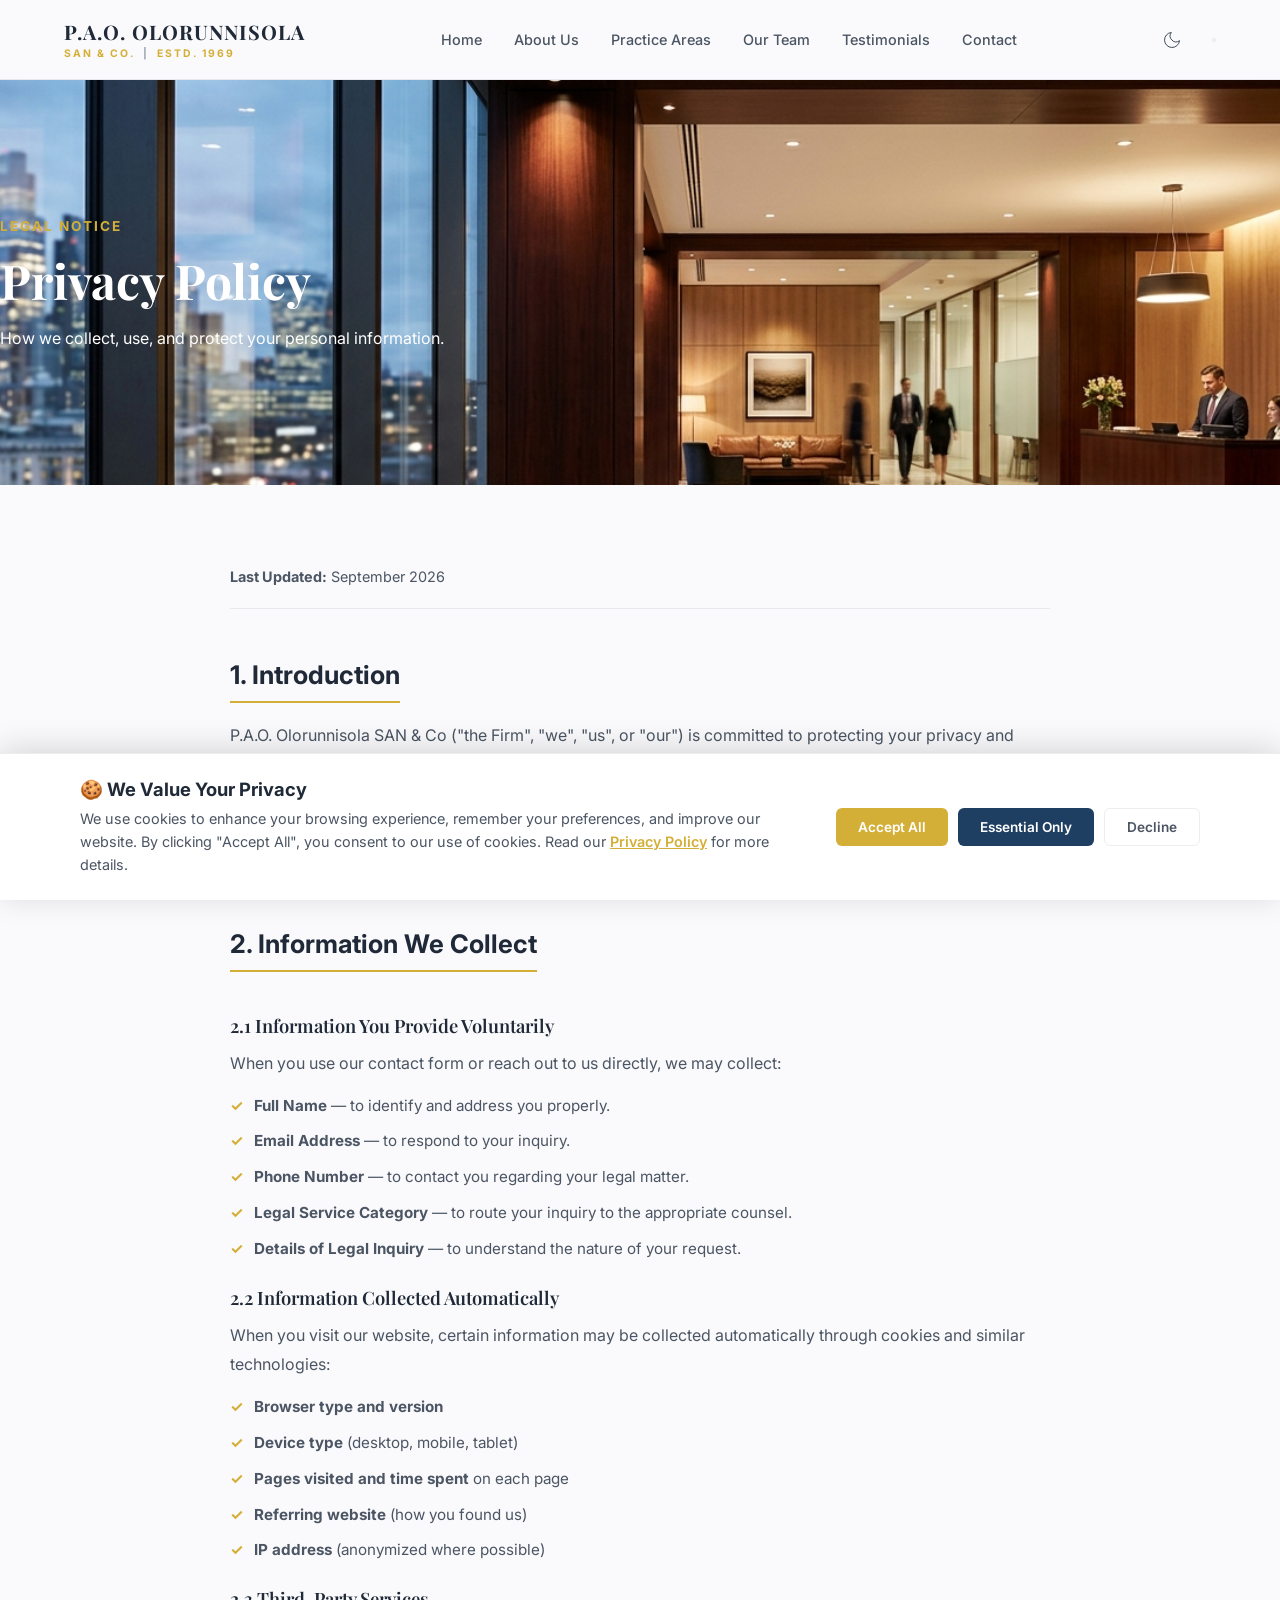
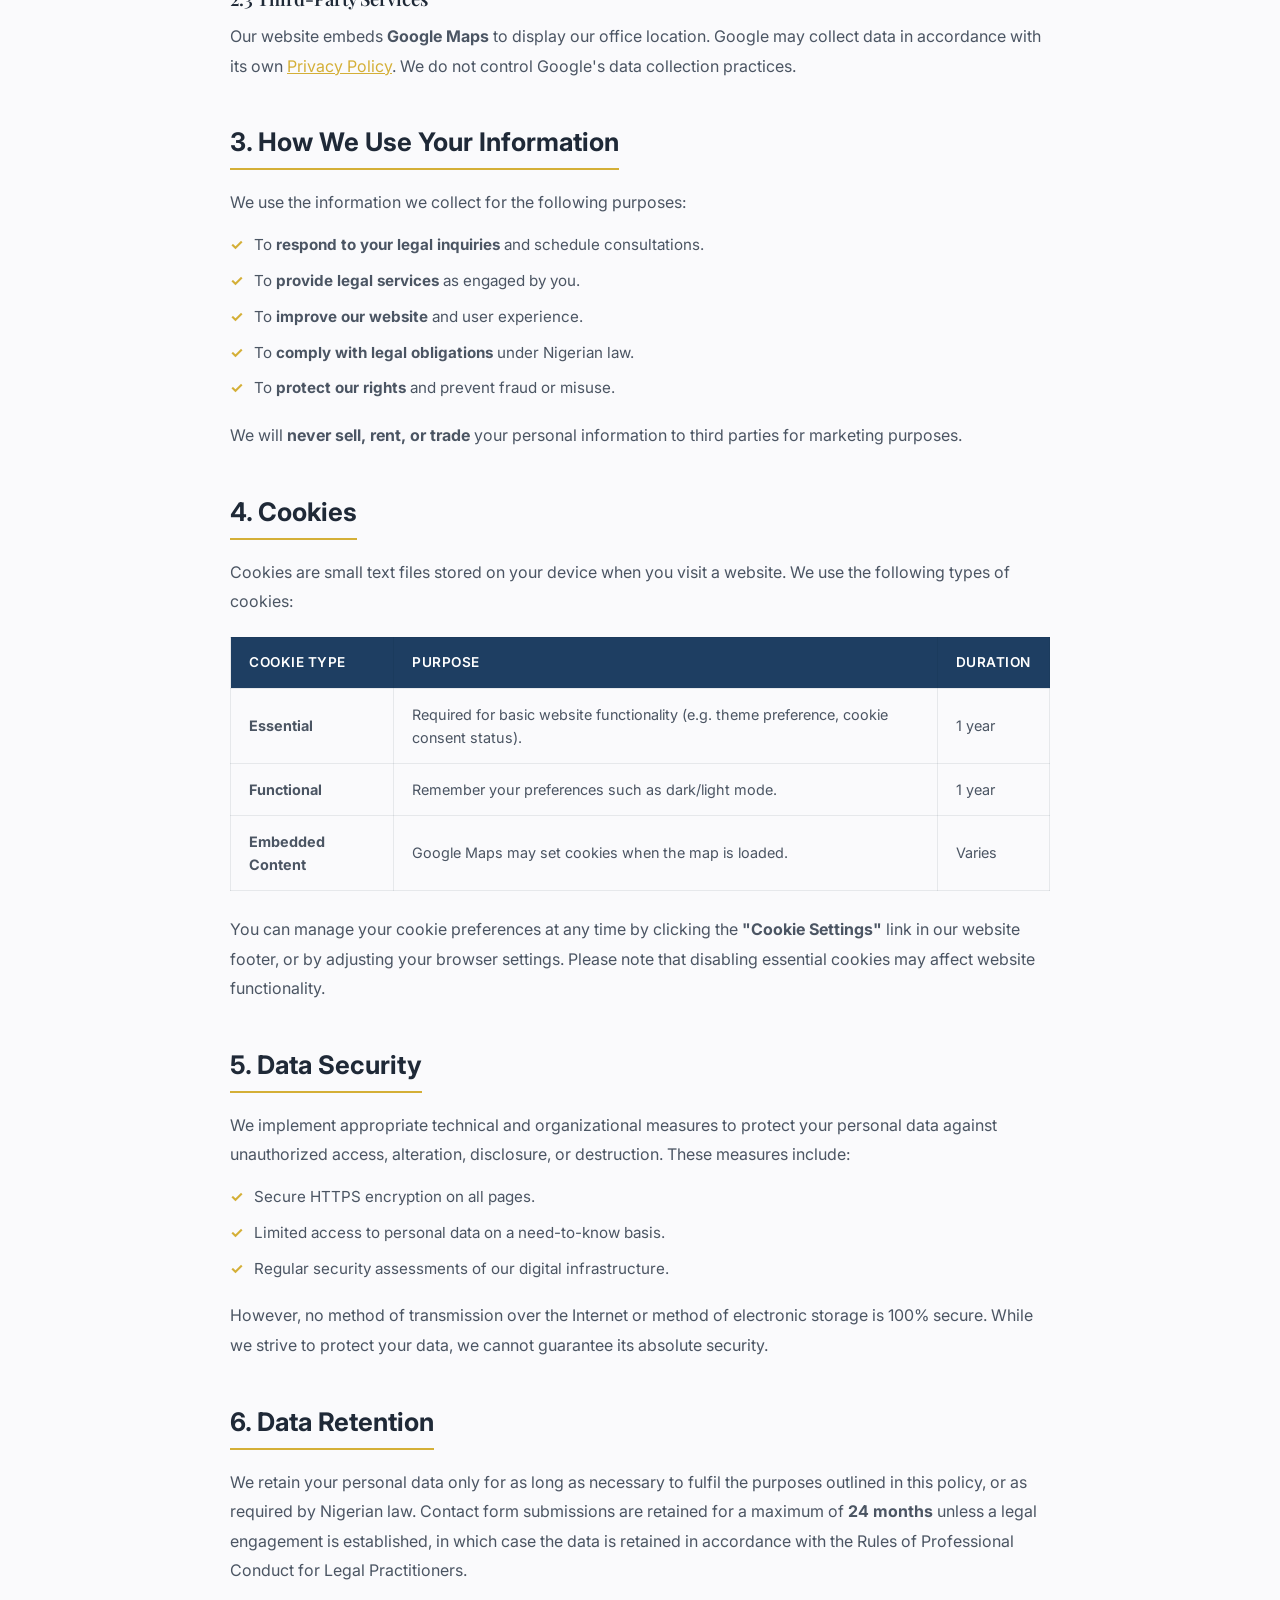
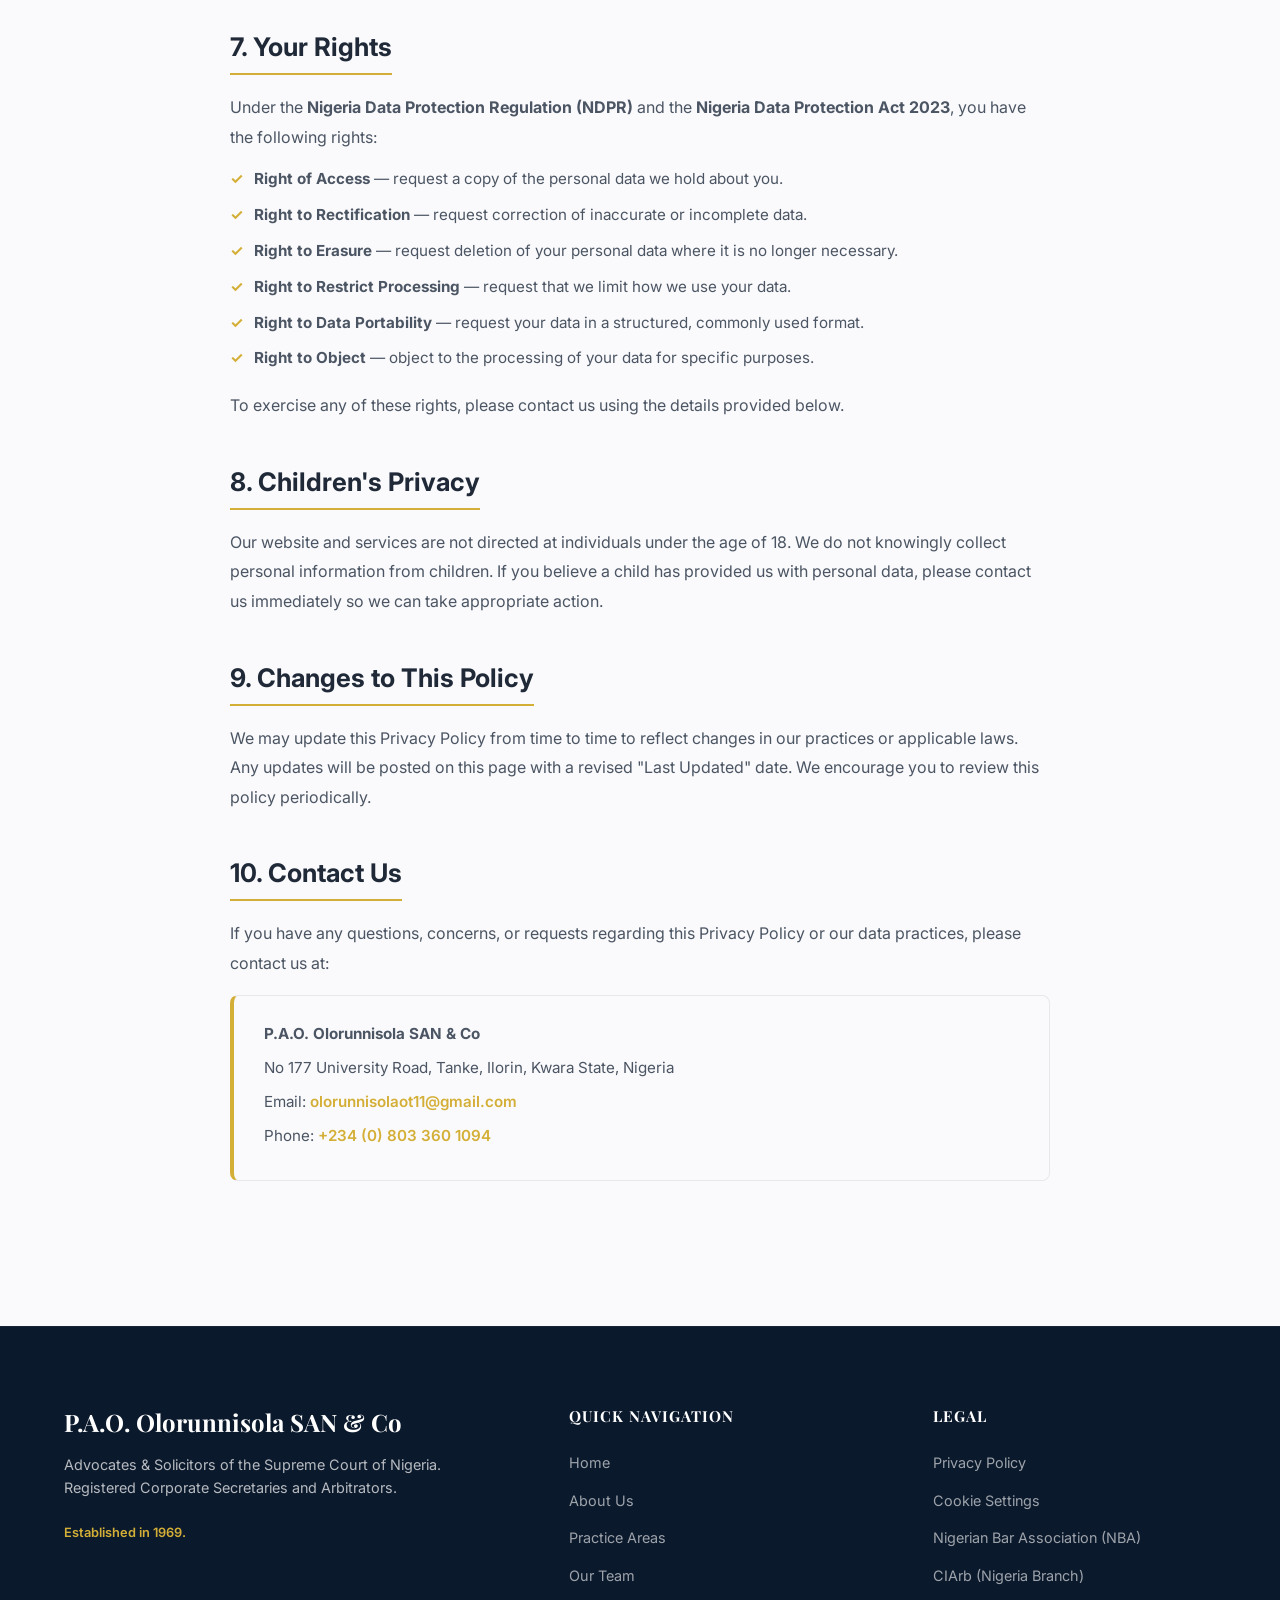
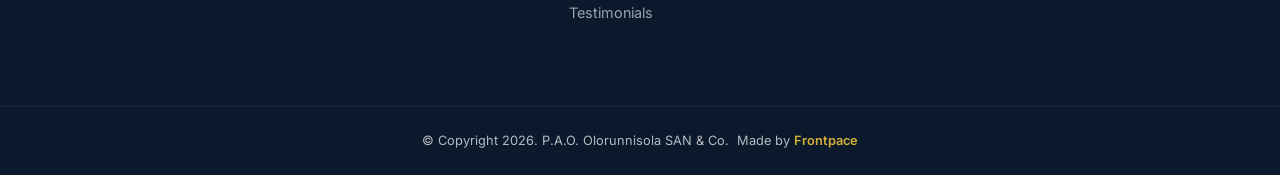
==== commit 58c584ee: "Update footer credit: Made by Frontpace with link" ====
--- a/privacy.html
+++ b/privacy.html
@@ -228,8 +228,7 @@
         </div>
         <div class="footer-bottom">
             <div class="section-container bottom-flex">
-                <p>&copy; 2026 P.A.O. Olorunnisola SAN & Co. All rights reserved.</p>
-                <p class="designer-credit">Designed with Premium Standards</p>
+                <p>&copy; Copyright 2026. P.A.O. Olorunnisola SAN & Co. &nbsp;Made by <a href="https://frontpace-website.vercel.app" target="_blank" rel="noopener" class="footer-credit-link">Frontpace</a></p>
             </div>
         </div>
     </footer>
--- a/styles.css
+++ b/styles.css
@@ -1361,12 +1361,21 @@
 
 .bottom-flex {
     display: flex;
-    justify-content: space-between;
+    justify-content: center;
     align-items: center;
-}
-
-.designer-credit {
-    color: var(--accent-gold);
+    text-align: center;
+}
+
+.footer-credit-link {
+    color: var(--accent-gold);
+    text-decoration: none;
+    font-weight: 600;
+    transition: color 0.3s ease;
+}
+
+.footer-credit-link:hover {
+    color: #fff;
+    text-decoration: underline;
 }
 
 /* ==========================================
